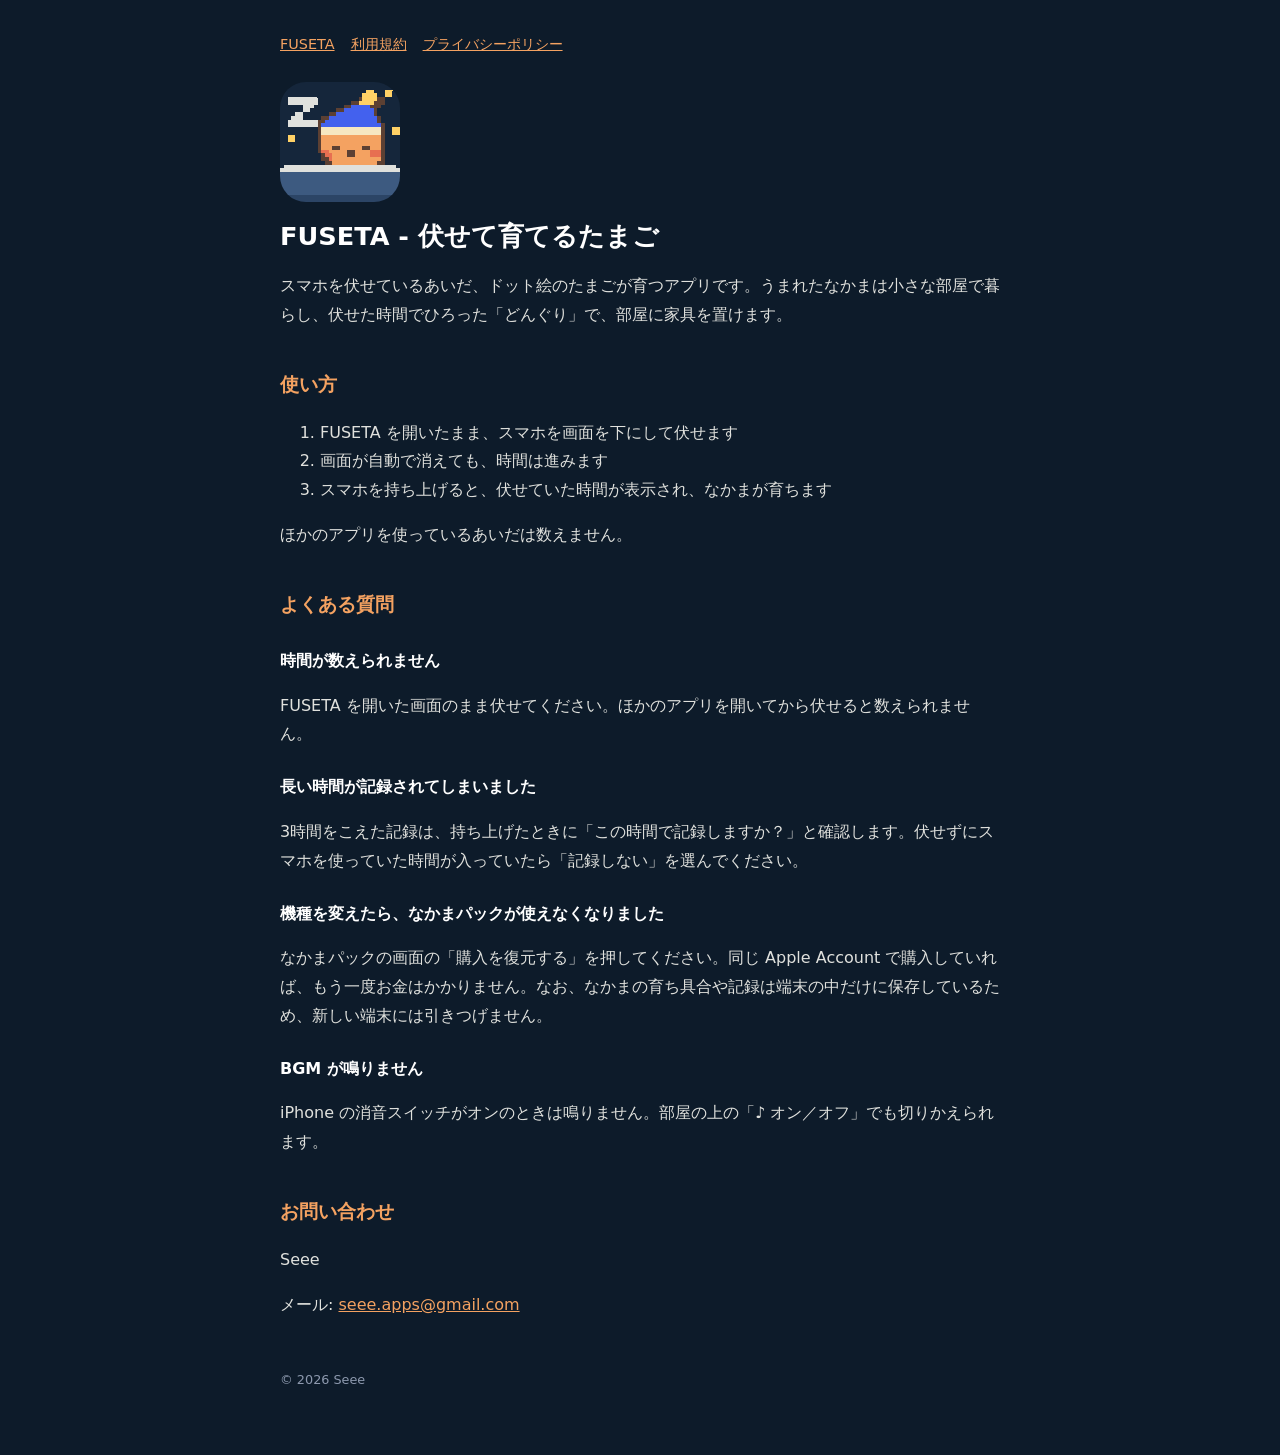
==== index.html @ d9efbb9b "Publish the FUSETA support, terms and privacy pages Co-Authored-By: Claude Opus 5.5 <noreply@anthrop" ====
<!doctype html>
<html lang="ja">
<head>
<meta charset="utf-8">
<meta name="viewport" content="width=device-width, initial-scale=1">
<title>FUSETA - 伏せて育てるたまご | サポート</title>
<link rel="stylesheet" href="style.css">
</head>
<body>
<main>
<nav><a href="./">FUSETA</a><a href="terms.html">利用規約</a><a href="privacy.html">プライバシーポリシー</a></nav>
<img class="icon" src="icon.png" alt="FUSETA のアイコン" width="120" height="120">
<h1>FUSETA - 伏せて育てるたまご</h1>
<p>スマホを伏せているあいだ、ドット絵のたまごが育つアプリです。うまれたなかまは小さな部屋で暮らし、伏せた時間でひろった「どんぐり」で、部屋に家具を置けます。</p>

<h2>使い方</h2>
<ol>
<li>FUSETA を開いたまま、スマホを画面を下にして伏せます</li>
<li>画面が自動で消えても、時間は進みます</li>
<li>スマホを持ち上げると、伏せていた時間が表示され、なかまが育ちます</li>
</ol>
<p>ほかのアプリを使っているあいだは数えません。</p>

<h2>よくある質問</h2>
<h3>時間が数えられません</h3>
<p>FUSETA を開いた画面のまま伏せてください。ほかのアプリを開いてから伏せると数えられません。</p>
<h3>長い時間が記録されてしまいました</h3>
<p>3時間をこえた記録は、持ち上げたときに「この時間で記録しますか？」と確認します。伏せずにスマホを使っていた時間が入っていたら「記録しない」を選んでください。</p>
<h3>機種を変えたら、なかまパックが使えなくなりました</h3>
<p>なかまパックの画面の「購入を復元する」を押してください。同じ Apple Account で購入していれば、もう一度お金はかかりません。なお、なかまの育ち具合や記録は端末の中だけに保存しているため、新しい端末には引きつげません。</p>
<h3>BGM が鳴りません</h3>
<p>iPhone の消音スイッチがオンのときは鳴りません。部屋の上の「♪ オン／オフ」でも切りかえられます。</p>

<h2>お問い合わせ</h2>
<p>Seee</p>
<p>メール: <a href="mailto:seee.apps@gmail.com">seee.apps@gmail.com</a></p>
<footer>© 2026 Seee</footer>
</main>
</body>
</html>
---- style.css ----
:root { color-scheme: dark; }
body { margin: 0; background: #0d1b2a; color: #e0e1dd; font-family: system-ui, -apple-system, "Hiragino Sans", "Noto Sans JP", sans-serif; line-height: 1.8; }
main { max-width: 720px; margin: 0 auto; padding: 32px 16px 64px; }
h1 { color: #ffffff; font-size: 1.6rem; line-height: 1.4; }
h2 { color: #f4a261; font-size: 1.2rem; margin-top: 2em; }
h3 { color: #ffffff; font-size: 1rem; margin-top: 1.5em; }
a { color: #f4a261; }
nav { display: flex; gap: 16px; flex-wrap: wrap; font-size: 0.9rem; margin-bottom: 24px; }
.icon { display: block; border-radius: 26px; image-rendering: pixelated; margin: 8px 0 16px; }
footer { margin-top: 48px; color: #8d99ae; font-size: 0.8rem; }
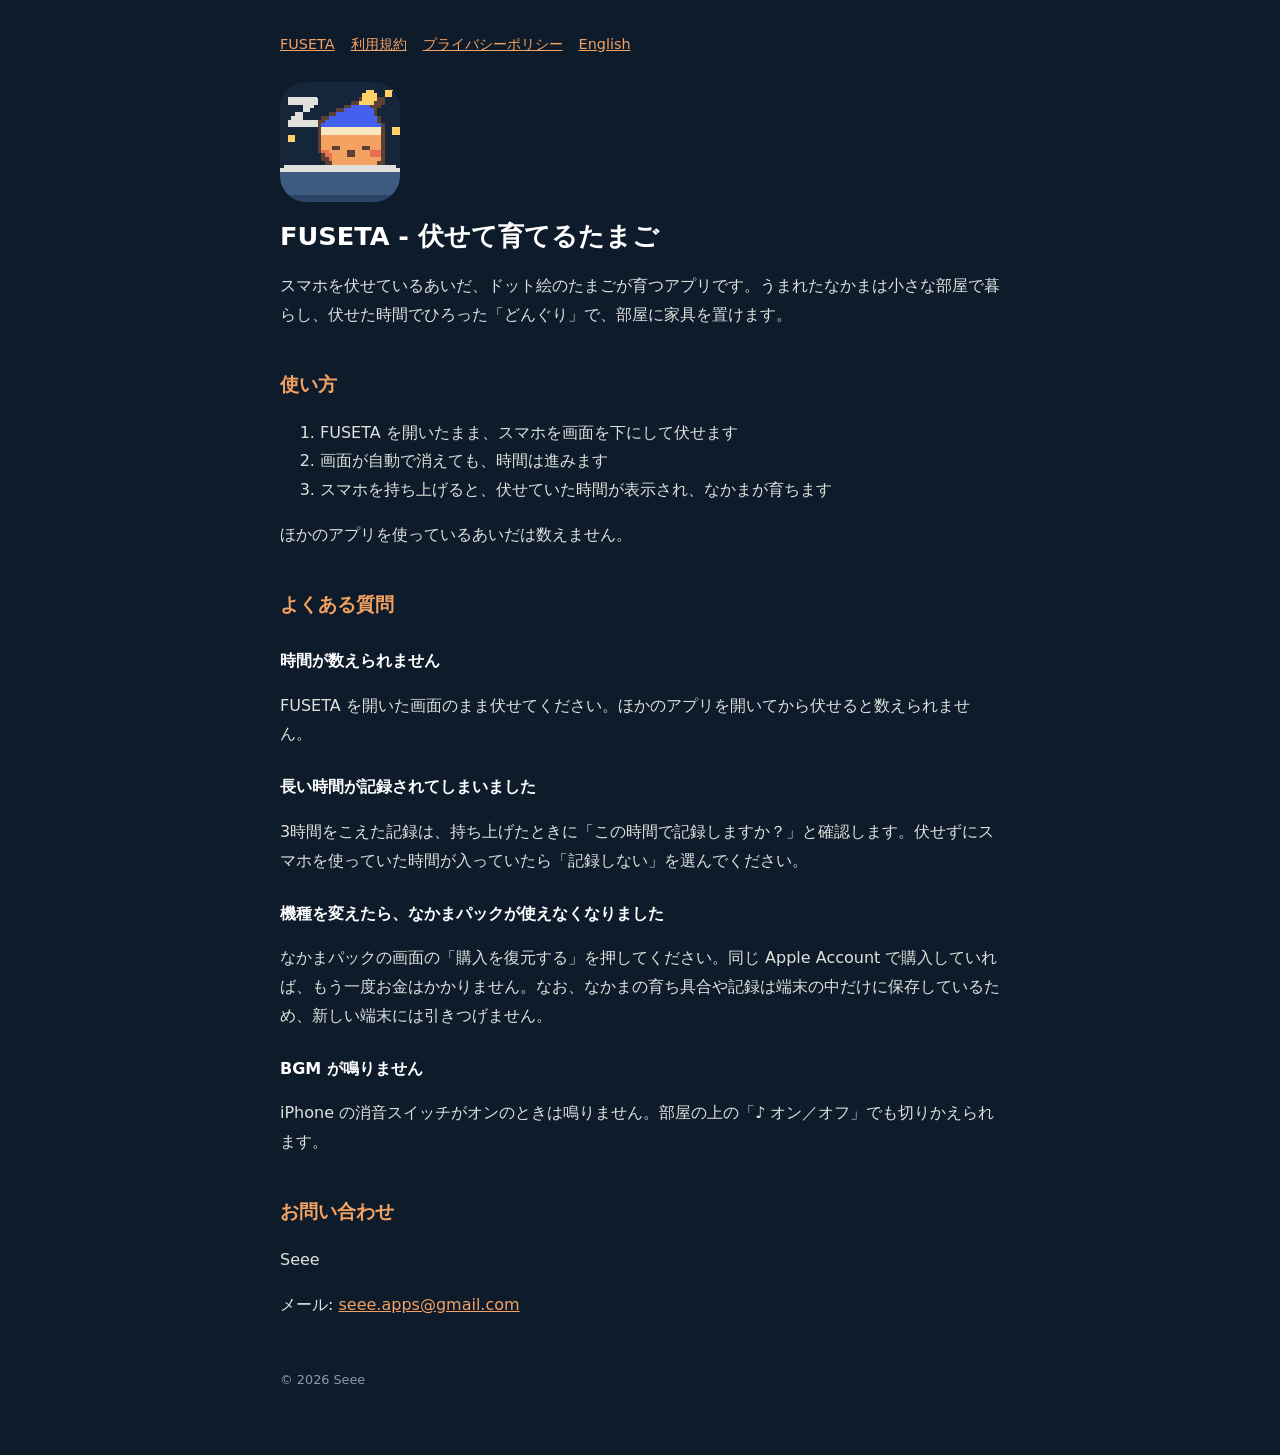
==== commit d4200716: "Add English pages Co-Authored-By: Claude Opus 5.5 <noreply@anthropic.com>" ====
--- a/index.html
+++ b/index.html
@@ -8,7 +8,7 @@
 </head>
 <body>
 <main>
-<nav><a href="./">FUSETA</a><a href="terms.html">利用規約</a><a href="privacy.html">プライバシーポリシー</a></nav>
+<nav><a href="./">FUSETA</a><a href="terms.html">利用規約</a><a href="privacy.html">プライバシーポリシー</a><a href="en/">English</a></nav>
 <img class="icon" src="icon.png" alt="FUSETA のアイコン" width="120" height="120">
 <h1>FUSETA - 伏せて育てるたまご</h1>
 <p>スマホを伏せているあいだ、ドット絵のたまごが育つアプリです。うまれたなかまは小さな部屋で暮らし、伏せた時間でひろった「どんぐり」で、部屋に家具を置けます。</p>
